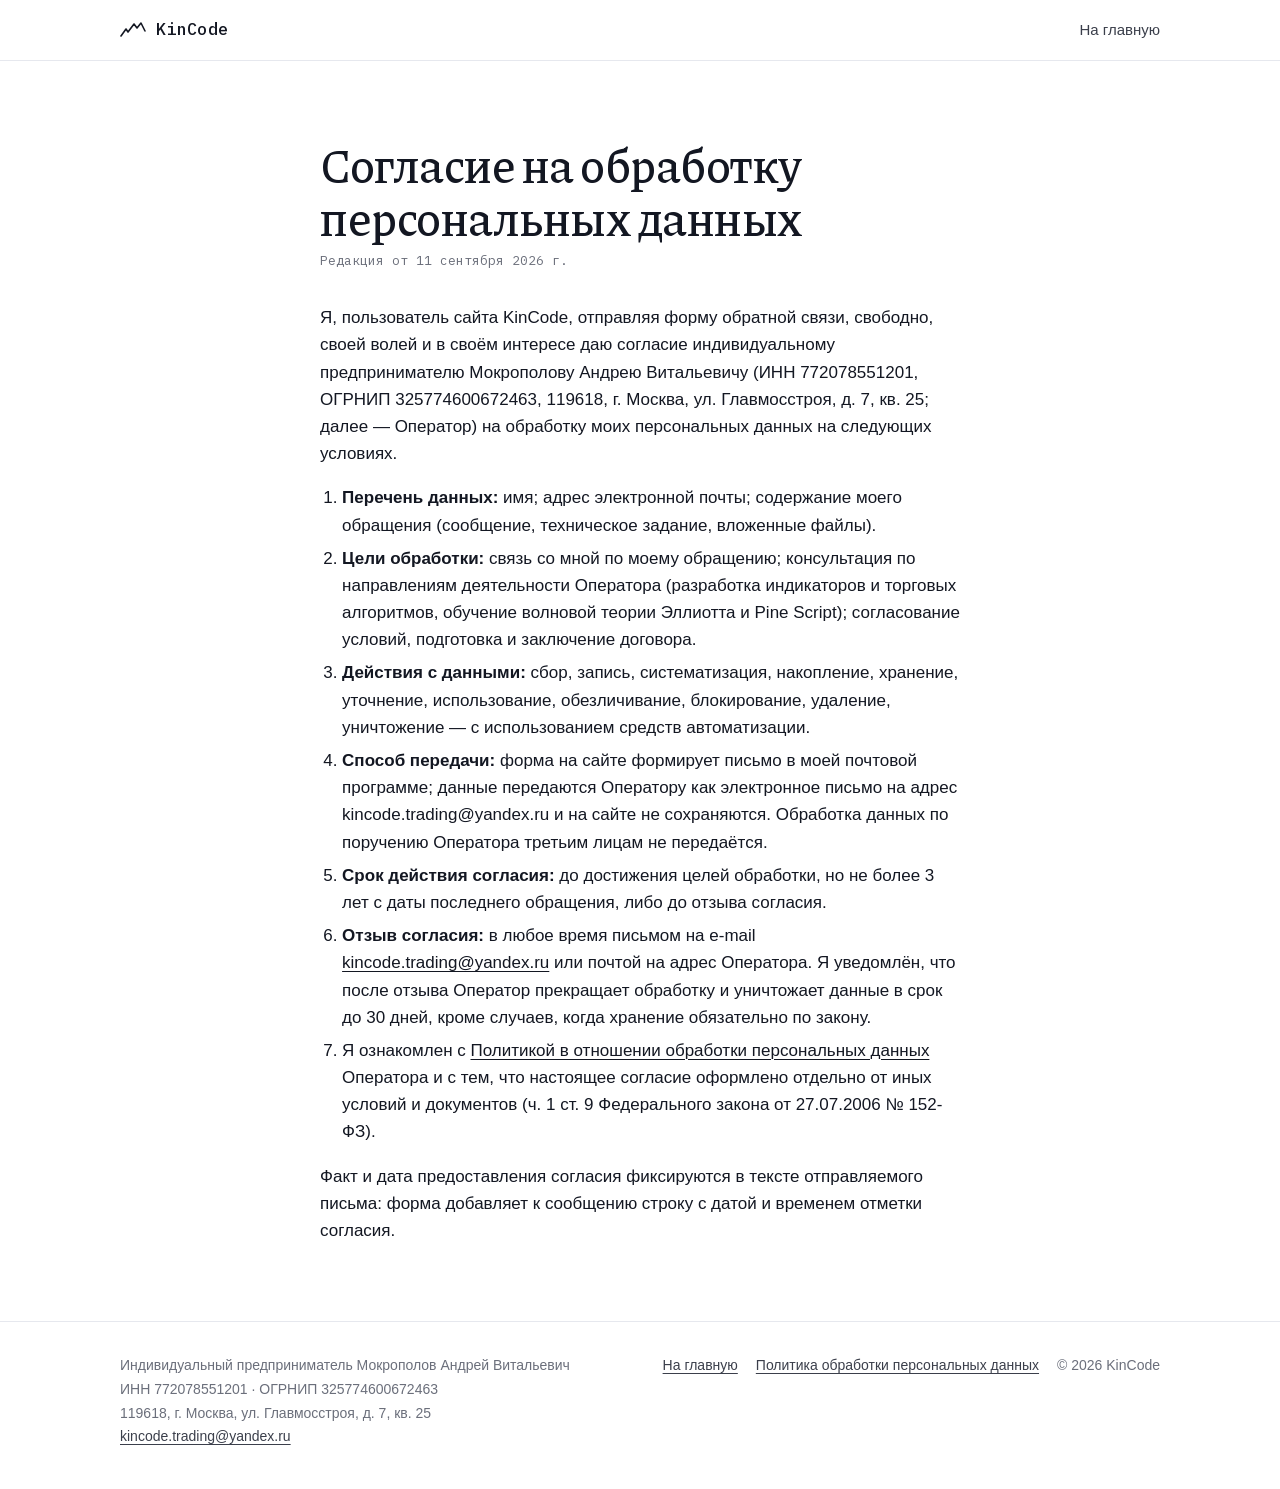
==== consent.html @ bf481d81 "сайт-визитка KinCode: черновик на kincode.ru (noindex)" ====
<!DOCTYPE html>
<html lang="ru">
<head>
  <meta charset="utf-8">
  <meta name="viewport" content="width=device-width, initial-scale=1">
  <title>Согласие на обработку персональных данных — KinCode</title>
  <meta name="description" content="Текст согласия на обработку персональных данных, которое даёт посетитель сайта KinCode при отправке формы.">
  <meta name="robots" content="noindex, follow">
  <meta name="color-scheme" content="light dark">
  <link rel="stylesheet" href="style.css">
</head>
<body>

<header class="top">
  <div class="wrap">
    <a class="brand" href="index.html" aria-label="KinCode — на главную">
      <svg viewBox="0 0 26 18" aria-hidden="true"><polyline points="1,15 6,8 8,11 14,3 17,7 21,2 25,10" fill="none" stroke="currentColor" stroke-width="1.6" stroke-linejoin="round" stroke-linecap="round"/></svg>
      KinCode
    </a>
    <nav class="nav" aria-label="Разделы"><a href="index.html">На главную</a></nav>
  </div>
</header>

<main class="wrap doc">
  <h1>Согласие на обработку персональных данных</h1>
  <p class="updated">Редакция от 11 сентября 2026 г.</p>

  <p>Я, пользователь сайта KinCode, отправляя форму обратной связи, свободно, своей волей и в своём интересе даю согласие индивидуальному предпринимателю Мокрополову Андрею Витальевичу (ИНН 772078551201, ОГРНИП 325774600672463, 119618, г. Москва, ул. Главмосстроя, д. 7, кв. 25; далее — Оператор) на обработку моих персональных данных на следующих условиях.</p>

  <ol>
    <li><strong>Перечень данных:</strong> имя; адрес электронной почты; содержание моего обращения (сообщение, техническое задание, вложенные файлы).</li>
    <li><strong>Цели обработки:</strong> связь со мной по моему обращению; консультация по направлениям деятельности Оператора (разработка индикаторов и торговых алгоритмов, обучение волновой теории Эллиотта и Pine Script); согласование условий, подготовка и заключение договора.</li>
    <li><strong>Действия с данными:</strong> сбор, запись, систематизация, накопление, хранение, уточнение, использование, обезличивание, блокирование, удаление, уничтожение — с использованием средств автоматизации.</li>
    <li><strong>Способ передачи:</strong> форма на сайте формирует письмо в моей почтовой программе; данные передаются Оператору как электронное письмо на адрес kincode.trading@yandex.ru и на сайте не сохраняются. Обработка данных по поручению Оператора третьим лицам не передаётся.</li>
    <li><strong>Срок действия согласия:</strong> до достижения целей обработки, но не более 3 лет с даты последнего обращения, либо до отзыва согласия.</li>
    <li><strong>Отзыв согласия:</strong> в любое время письмом на e-mail <a href="mailto:kincode.trading@yandex.ru">kincode.trading@yandex.ru</a> или почтой на адрес Оператора. Я уведомлён, что после отзыва Оператор прекращает обработку и уничтожает данные в срок до 30 дней, кроме случаев, когда хранение обязательно по закону.</li>
    <li>Я ознакомлен с <a href="privacy.html">Политикой в отношении обработки персональных данных</a> Оператора и с тем, что настоящее согласие оформлено отдельно от иных условий и документов (ч. 1 ст. 9 Федерального закона от 27.07.2006 № 152-ФЗ).</li>
  </ol>

  <p>Факт и дата предоставления согласия фиксируются в тексте отправляемого письма: форма добавляет к сообщению строку с датой и временем отметки согласия.</p>
</main>

<footer class="foot">
  <div class="wrap">
    <address>
      Индивидуальный предприниматель Мокрополов Андрей Витальевич<br>
      ИНН 772078551201 · ОГРНИП 325774600672463<br>
      119618, г. Москва, ул. Главмосстроя, д. 7, кв. 25<br>
      <a href="mailto:kincode.trading@yandex.ru">kincode.trading@yandex.ru</a>
    </address>
    <div class="docs">
      <a href="index.html">На главную</a>
      <a href="privacy.html">Политика обработки персональных данных</a>
      <span>© 2026 KinCode</span>
    </div>
  </div>
</footer>
</body>
</html>
---- style.css ----
/* Шрифты лежат локально — внешних запросов нет */
@font-face {
  font-family: 'Golos Text';
  font-style: normal;
  font-weight: 400 600;
  font-display: swap;
  src: url(fonts/golostext-400-600-cyrillic.woff2) format('woff2');
  unicode-range: U+0301, U+0400-045F, U+0490-0491, U+04B0-04B1, U+2116;
}
@font-face {
  font-family: 'Golos Text';
  font-style: normal;
  font-weight: 400 600;
  font-display: swap;
  src: url(fonts/golostext-400-600-latin.woff2) format('woff2');
  unicode-range: U+0000-00FF, U+0131, U+0152-0153, U+02BB-02BC, U+02C6, U+02DA, U+02DC, U+0304, U+0308, U+0329, U+2000-206F, U+20AC, U+2122, U+2191, U+2193, U+2212, U+2215, U+FEFF, U+FFFD;
}
@font-face {
  font-family: 'IBM Plex Mono';
  font-style: normal;
  font-weight: 400;
  font-display: swap;
  src: url(fonts/ibmplexmono-400-cyrillic.woff2) format('woff2');
  unicode-range: U+0301, U+0400-045F, U+0490-0491, U+04B0-04B1, U+2116;
}
@font-face {
  font-family: 'IBM Plex Mono';
  font-style: normal;
  font-weight: 400;
  font-display: swap;
  src: url(fonts/ibmplexmono-400-latin.woff2) format('woff2');
  unicode-range: U+0000-00FF, U+0131, U+0152-0153, U+02BB-02BC, U+02C6, U+02DA, U+02DC, U+0304, U+0308, U+0329, U+2000-206F, U+20AC, U+2122, U+2191, U+2193, U+2212, U+2215, U+FEFF, U+FFFD;
}
@font-face {
  font-family: 'IBM Plex Mono';
  font-style: normal;
  font-weight: 500;
  font-display: swap;
  src: url(fonts/ibmplexmono-500-cyrillic.woff2) format('woff2');
  unicode-range: U+0301, U+0400-045F, U+0490-0491, U+04B0-04B1, U+2116;
}
@font-face {
  font-family: 'IBM Plex Mono';
  font-style: normal;
  font-weight: 500;
  font-display: swap;
  src: url(fonts/ibmplexmono-500-latin.woff2) format('woff2');
  unicode-range: U+0000-00FF, U+0131, U+0152-0153, U+02BB-02BC, U+02C6, U+02DA, U+02DC, U+0304, U+0308, U+0329, U+2000-206F, U+20AC, U+2122, U+2191, U+2193, U+2212, U+2215, U+FEFF, U+FFFD;
}
@font-face {
  font-family: 'Piazzolla';
  font-style: normal;
  font-weight: 400 600;
  font-display: swap;
  src: url(fonts/piazzolla-400-600-cyrillic.woff2) format('woff2');
  unicode-range: U+0301, U+0400-045F, U+0490-0491, U+04B0-04B1, U+2116;
}
@font-face {
  font-family: 'Piazzolla';
  font-style: normal;
  font-weight: 400 600;
  font-display: swap;
  src: url(fonts/piazzolla-400-600-latin.woff2) format('woff2');
  unicode-range: U+0000-00FF, U+0131, U+0152-0153, U+02BB-02BC, U+02C6, U+02DA, U+02DC, U+0304, U+0308, U+0329, U+2000-206F, U+20AC, U+2122, U+2191, U+2193, U+2212, U+2215, U+FEFF, U+FFFD;
}

/* KinCode — сайт-визитка. Одна идея: волна Эллиотта на «бумаге графика». */

:root {
  --paper: #ffffff;
  --paper-2: #f6f7f9;
  --grid: #e6e8ee;
  --line: #d3d6de;
  --ink: #131722;
  --ink-2: #3b3f4b;
  --muted: #6b6f7b;
  --up: #089981;      /* TradingView: рост — единственный акцент */
  --up-ink: #06715f;
  --down: #f23645;    /* TradingView: падение — только для подписей волн */
  --focus: #1e53e5;

  --display: "Piazzolla", "Times New Roman", Georgia, serif;
  --body: "Golos Text", -apple-system, "Segoe UI", Roboto, Arial, sans-serif;
  --mono: "IBM Plex Mono", ui-monospace, "SF Mono", Menlo, Consolas, monospace;

  --w: 1120px;
  --gutter: clamp(16px, 4vw, 40px);
  --section: clamp(64px, 10vw, 128px);
  color-scheme: light dark;
}

@media (prefers-color-scheme: dark) {
  :root {
    --paper: #131722;
    --paper-2: #1a1e2a;
    --grid: #232734;
    --line: #363a45;
    --ink: #e4e6ec;
    --ink-2: #c4c7d0;
    --muted: #9095a1;
    --up: #26b39a;
    --up-ink: #3fcfb4;
    --down: #f7525f;
    --focus: #7aa2ff;
  }
}

/* --- база --- */
*, *::before, *::after { box-sizing: border-box; }
html { scroll-behavior: smooth; -webkit-text-size-adjust: 100%; }
@media (prefers-reduced-motion: reduce) { html { scroll-behavior: auto; } }

body {
  margin: 0;
  background: var(--paper);
  color: var(--ink);
  font-family: var(--body);
  font-size: 17px;
  line-height: 1.6;
  font-feature-settings: "kern", "liga";
  -webkit-font-smoothing: antialiased;
  overflow-x: hidden;
}

img { max-width: 100%; height: auto; display: block; }
a { color: inherit; text-decoration-thickness: 1px; text-underline-offset: 0.18em; }
a:hover { color: var(--up-ink); }
:focus-visible { outline: 2px solid var(--focus); outline-offset: 3px; border-radius: 2px; }

h1, h2, h3 { font-family: var(--display); font-weight: 500; line-height: 1.1; margin: 0; letter-spacing: -0.01em; text-wrap: balance; }
h1 { font-size: clamp(38px, 6vw, 68px); font-variation-settings: "opsz" 28; }
h2 { font-size: clamp(30px, 4vw, 44px); font-variation-settings: "opsz" 20; }
h3 { font-size: clamp(21px, 2.2vw, 26px); font-variation-settings: "opsz" 14; }
p { margin: 0 0 1em; }
p:last-child { margin-bottom: 0; }

.wrap { max-width: var(--w); margin-inline: auto; padding-inline: var(--gutter); }

.eyebrow {
  font-family: var(--mono);
  font-size: 13px;
  letter-spacing: 0.04em;
  color: var(--muted);
  text-transform: none;
  margin: 0 0 14px;
}

.mono { font-family: var(--mono); }
.muted { color: var(--muted); }
.lead { font-size: clamp(18px, 1.6vw, 21px); color: var(--ink-2); max-width: 34em; }

/* --- кнопки --- */
.btn {
  display: inline-flex;
  align-items: center;
  gap: 10px;
  font-family: var(--body);
  font-weight: 500;
  font-size: 16px;
  line-height: 1;
  padding: 15px 22px;
  border-radius: 6px;
  border: 1px solid var(--ink);
  background: var(--ink);
  color: var(--paper);
  text-decoration: none;
  cursor: pointer;
  transition: background-color .15s ease, color .15s ease, border-color .15s ease;
}
.btn:hover { background: var(--up-ink); border-color: var(--up-ink); color: #fff; }
.btn-ghost { background: transparent; color: var(--ink); }
.btn-ghost:hover { background: transparent; color: var(--up-ink); border-color: var(--up-ink); }

/* --- шапка --- */
.top {
  position: sticky; top: 0; z-index: 10;
  background: color-mix(in srgb, var(--paper) 88%, transparent);
  backdrop-filter: saturate(140%) blur(8px);
  border-bottom: 1px solid var(--grid);
}
.top .wrap { display: flex; align-items: center; justify-content: space-between; min-height: 60px; gap: 16px; }
.brand { font-family: var(--mono); font-weight: 500; letter-spacing: 0.02em; text-decoration: none; display: flex; align-items: center; gap: 10px; }
.brand svg { width: 26px; height: 18px; }
.nav { display: flex; gap: clamp(14px, 2.4vw, 28px); font-size: 15px; }
.nav a { text-decoration: none; color: var(--ink-2); }
.nav a:hover { color: var(--up-ink); }
@media (max-width: 720px) { .nav { display: none; } }

/* --- hero --- */
.hero {
  position: relative;
  padding-block: clamp(56px, 9vw, 120px) clamp(48px, 7vw, 96px);
  background-image:
    linear-gradient(to right, var(--grid) 1px, transparent 1px),
    linear-gradient(to bottom, var(--grid) 1px, transparent 1px);
  background-size: 56px 56px;
  background-position: center top;
  border-bottom: 1px solid var(--grid);
}
.hero::after {
  /* мягкое затухание сетки к низу, чтобы текст читался */
  content: ""; position: absolute; inset: 0;
  background: linear-gradient(to bottom, transparent 0%, var(--paper) 100%);
  pointer-events: none;
}
.hero .wrap { position: relative; z-index: 1; display: grid; grid-template-columns: 7fr 5fr; gap: clamp(28px, 5vw, 72px); align-items: center; }
.hero h1 { max-width: 12em; margin-bottom: 22px; }
.hero .actions { display: flex; flex-wrap: wrap; gap: 12px; margin-top: 30px; }
.wave { width: 100%; height: auto; }
.wave text { font-family: var(--mono); font-size: 13px; }
.wave .lbl-up { fill: var(--up); }
.wave .lbl-down { fill: var(--down); }
.wave .ring { stroke: var(--down); fill: none; }
.wave .path { stroke: var(--ink); fill: none; stroke-width: 1.6; stroke-linejoin: round; stroke-linecap: round; }
.wave .chan { stroke: var(--line); fill: none; stroke-dasharray: 4 5; }
.wave .fib { stroke: var(--line); fill: none; }
.wave .fib-t { fill: var(--muted); font-size: 11px; }
@media (max-width: 860px) {
  .hero .wrap { grid-template-columns: 1fr; }
  .wave { max-width: 520px; margin-inline: auto; }
}

/* --- секции --- */
.section { padding-block: var(--section); border-bottom: 1px solid var(--grid); }
.section:last-of-type { border-bottom: 0; }
.section-head { max-width: 40em; margin-bottom: clamp(32px, 4vw, 56px); }
.section-head h2 { margin-bottom: 14px; }
.section-alt { background: var(--paper-2); }

/* Что делаю */
.do { display: grid; grid-template-columns: 1fr 1fr; gap: clamp(28px, 4vw, 64px); }
.do h3 { margin-bottom: 18px; }
.do ul { list-style: none; margin: 0; padding: 0; }
.do li { padding: 18px 0; border-top: 1px solid var(--line); }
.do li:last-child { border-bottom: 1px solid var(--line); }
.do li strong { display: block; font-weight: 500; font-size: 18px; margin-bottom: 4px; }
.do li span { color: var(--muted); font-size: 15.5px; }
@media (max-width: 720px) { .do { grid-template-columns: 1fr; } }

/* Как работаю — реальная последовательность, поэтому нумерация уместна */
.steps { display: grid; grid-template-columns: repeat(3, 1fr); gap: clamp(20px, 3vw, 40px); counter-reset: step; list-style: none; margin: 0; padding: 0; }
.steps li { counter-increment: step; padding-top: 16px; border-top: 1px solid var(--ink); }
.steps li::before { content: counter(step) " / 3"; font-family: var(--mono); font-size: 13px; color: var(--muted); display: block; margin-bottom: 10px; }
.steps li strong { display: block; font-weight: 500; font-size: 19px; margin-bottom: 6px; }
.steps li p { color: var(--ink-2); font-size: 15.5px; }
@media (max-width: 720px) { .steps { grid-template-columns: 1fr; } }

/* Пример разметки */
.figure { margin: 0; }
.figure img { border: 1px solid var(--line); border-radius: 6px; background: #fff; }
.figure figcaption { font-size: 14.5px; color: var(--muted); margin-top: 12px; max-width: 48em; }

/* Курс */
.school { display: grid; grid-template-columns: 5fr 7fr; gap: clamp(28px, 5vw, 72px); align-items: start; }
.format { list-style: none; margin: 26px 0 0; padding: 0; display: grid; gap: 12px; }
.format li { display: grid; grid-template-columns: 9.5em 1fr; gap: 12px; font-size: 15.5px; }
.format li b { font-weight: 500; }
.format li span { color: var(--muted); }
.weeks { list-style: none; margin: 0; padding: 0; counter-reset: wk; }
.weeks li { counter-increment: wk; display: grid; grid-template-columns: 6.5em 1fr; gap: 16px; padding: 18px 0; border-top: 1px solid var(--line); }
.weeks li:last-child { border-bottom: 1px solid var(--line); }
.weeks li::before { content: "неделя " counter(wk); font-family: var(--mono); font-size: 13px; color: var(--muted); padding-top: 4px; }
.weeks h3 { font-family: var(--body); font-size: 17px; font-weight: 500; margin-bottom: 6px; font-variation-settings: normal; }
.weeks ul { margin: 0; padding-left: 1.1em; color: var(--ink-2); font-size: 15.5px; }
.weeks ul li { display: list-item; border: 0; padding: 2px 0; counter-increment: none; }
.weeks ul li::before { content: none; }
.note { font-size: 14px; color: var(--muted); border-left: 2px solid var(--line); padding-left: 14px; margin-top: 28px; max-width: 44em; }
@media (max-width: 860px) { .school { grid-template-columns: 1fr; } }
@media (max-width: 480px) { .format li, .weeks li { grid-template-columns: 1fr; gap: 4px; } }

/* Обо мне */
.about { display: grid; grid-template-columns: 120px 1fr; gap: clamp(24px, 4vw, 48px); align-items: start; }
.about img { width: 120px; height: 120px; border-radius: 50%; border: 1px solid var(--line); }
.about .name { font-family: var(--display); font-size: clamp(26px, 3vw, 34px); font-variation-settings: "opsz" 20; margin-bottom: 6px; }
.about .role { color: var(--muted); margin-bottom: 18px; }
.about p { max-width: 38em; }
@media (max-width: 600px) { .about { grid-template-columns: 1fr; } }

/* Контакты */
.contact { display: grid; grid-template-columns: 5fr 7fr; gap: clamp(28px, 5vw, 72px); align-items: start; }
.contact-list { list-style: none; margin: 22px 0 0; padding: 0; display: grid; gap: 10px; font-size: 16px; }
.contact-list li { display: grid; grid-template-columns: 6.5em 1fr; gap: 10px; }
.contact-list li span:first-child { color: var(--muted); font-family: var(--mono); font-size: 13px; padding-top: 4px; }
form { display: grid; gap: 16px; min-width: 0; }
.field { display: grid; gap: 6px; min-width: 0; }
.field label { font-size: 14px; color: var(--ink-2); }
.field input, .field textarea {
  font: inherit; color: var(--ink);
  background: var(--paper); border: 1px solid var(--line); border-radius: 6px;
  padding: 12px 14px; width: 100%;
}
.field input:focus, .field textarea:focus { outline: 2px solid var(--focus); outline-offset: 0; border-color: transparent; }
.field textarea { min-height: 120px; resize: vertical; }
.row { display: grid; grid-template-columns: 1fr 1fr; gap: 16px; }
@media (max-width: 480px) { .row { grid-template-columns: 1fr; } }
.consent { display: grid; grid-template-columns: 20px 1fr; gap: 10px; align-items: start; font-size: 14px; color: var(--ink-2); }
.consent input { width: 18px; height: 18px; margin: 3px 0 0; accent-color: var(--up-ink); }
.form-foot { display: flex; flex-wrap: wrap; align-items: center; gap: 16px; }
.form-hint { font-size: 13.5px; color: var(--muted); }
@media (max-width: 860px) { .contact { grid-template-columns: 1fr; } }
.disclaimer { font-size: 13.5px; color: var(--muted); margin-top: 28px; max-width: 46em; }

/* Футер */
.foot { border-top: 1px solid var(--grid); padding-block: 32px 40px; font-size: 14px; color: var(--muted); }
.foot .wrap { display: flex; flex-wrap: wrap; justify-content: space-between; gap: 12px 32px; }
.foot a { color: var(--ink-2); }
.foot address { font-style: normal; line-height: 1.7; }
.foot .docs { display: flex; flex-wrap: wrap; gap: 6px 18px; }
.foot .disclaimer-foot { flex-basis: 100%; font-size: 13px; color: var(--muted); margin-top: 8px; max-width: 70em; }

/* Страница политики */
.doc { max-width: 720px; padding-block: clamp(40px, 6vw, 80px); }
.doc h1 { font-size: clamp(32px, 4.5vw, 48px); margin-bottom: 8px; }
.doc h2 { font-size: 24px; margin: 40px 0 12px; }
.doc ol, .doc ul { padding-left: 1.3em; }
.doc li { margin-bottom: 6px; }
.doc .updated { font-family: var(--mono); font-size: 13px; color: var(--muted); margin-bottom: 32px; }
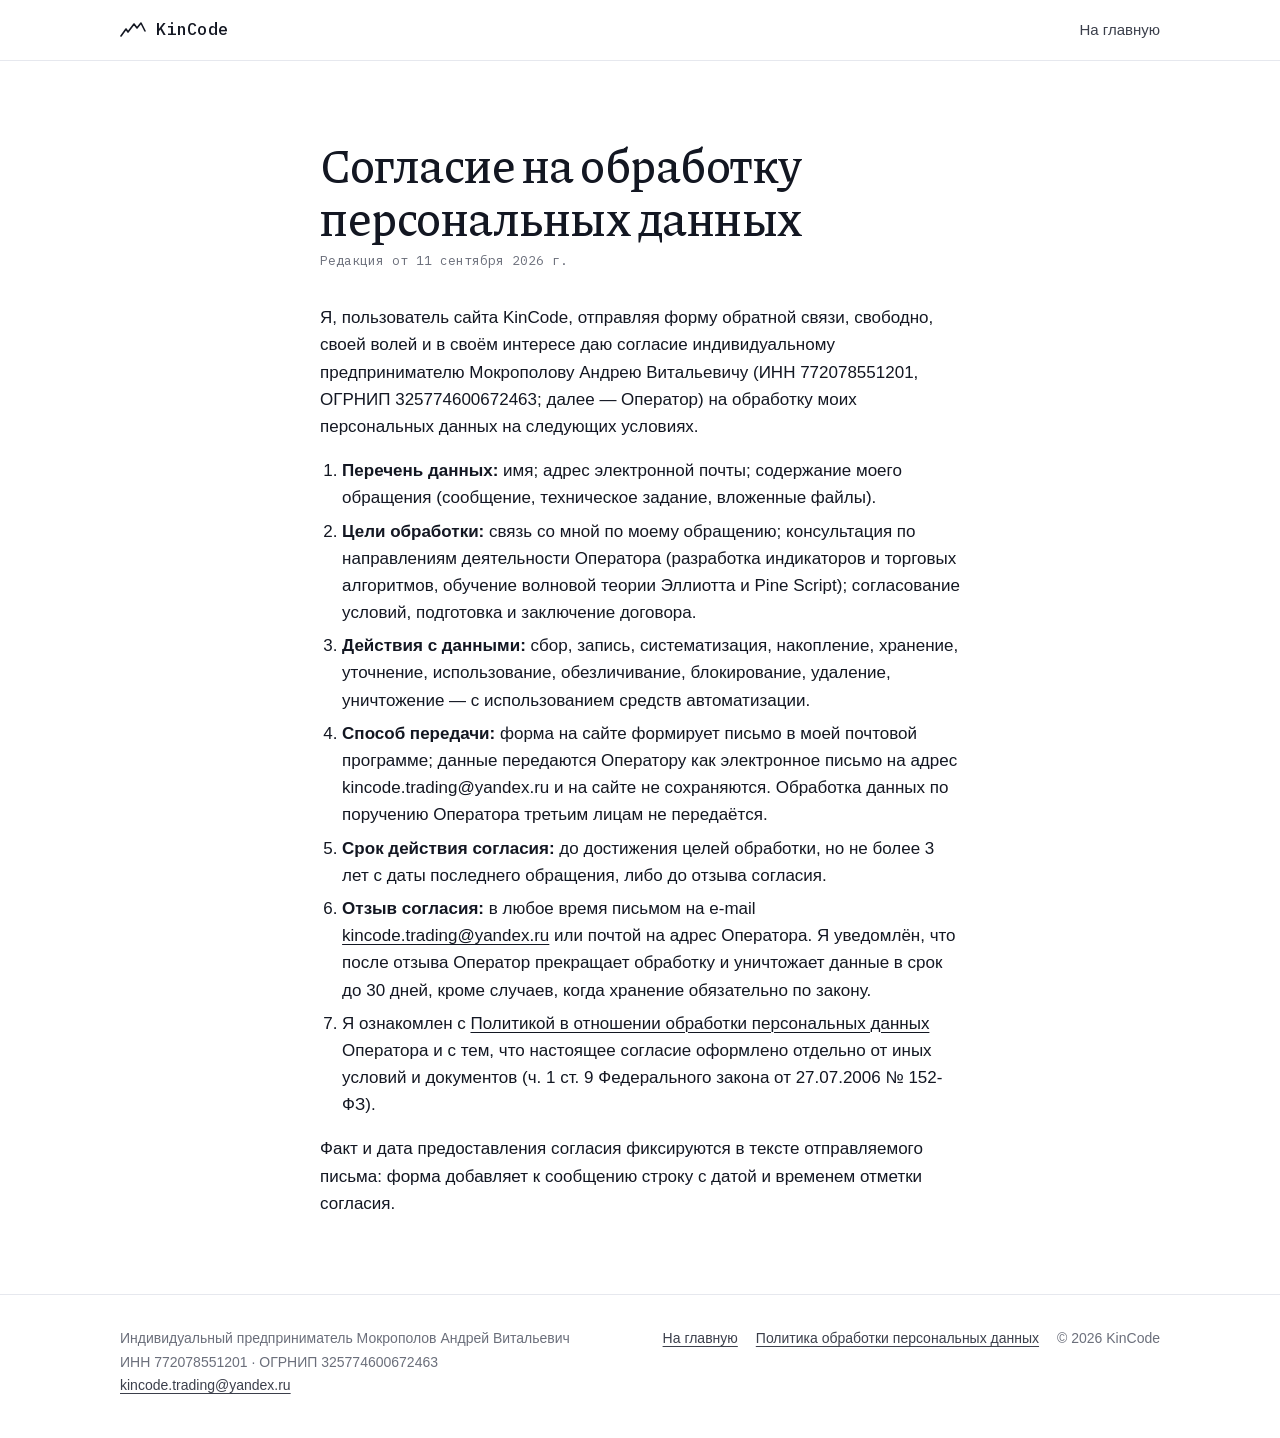
==== commit a53b8b4b: "выкладка 11.09.2026 16:52" ====
--- a/consent.html
+++ b/consent.html
@@ -25,7 +25,7 @@
   <h1>Согласие на обработку персональных данных</h1>
   <p class="updated">Редакция от 11 сентября 2026 г.</p>
 
-  <p>Я, пользователь сайта KinCode, отправляя форму обратной связи, свободно, своей волей и в своём интересе даю согласие индивидуальному предпринимателю Мокрополову Андрею Витальевичу (ИНН 772078551201, ОГРНИП 325774600672463, 119618, г. Москва, ул. Главмосстроя, д. 7, кв. 25; далее — Оператор) на обработку моих персональных данных на следующих условиях.</p>
+  <p>Я, пользователь сайта KinCode, отправляя форму обратной связи, свободно, своей волей и в своём интересе даю согласие индивидуальному предпринимателю Мокрополову Андрею Витальевичу (ИНН 772078551201, ОГРНИП 325774600672463; далее — Оператор) на обработку моих персональных данных на следующих условиях.</p>
 
   <ol>
     <li><strong>Перечень данных:</strong> имя; адрес электронной почты; содержание моего обращения (сообщение, техническое задание, вложенные файлы).</li>
@@ -45,7 +45,6 @@
     <address>
       Индивидуальный предприниматель Мокрополов Андрей Витальевич<br>
       ИНН 772078551201 · ОГРНИП 325774600672463<br>
-      119618, г. Москва, ул. Главмосстроя, д. 7, кв. 25<br>
       <a href="mailto:kincode.trading@yandex.ru">kincode.trading@yandex.ru</a>
     </address>
     <div class="docs">
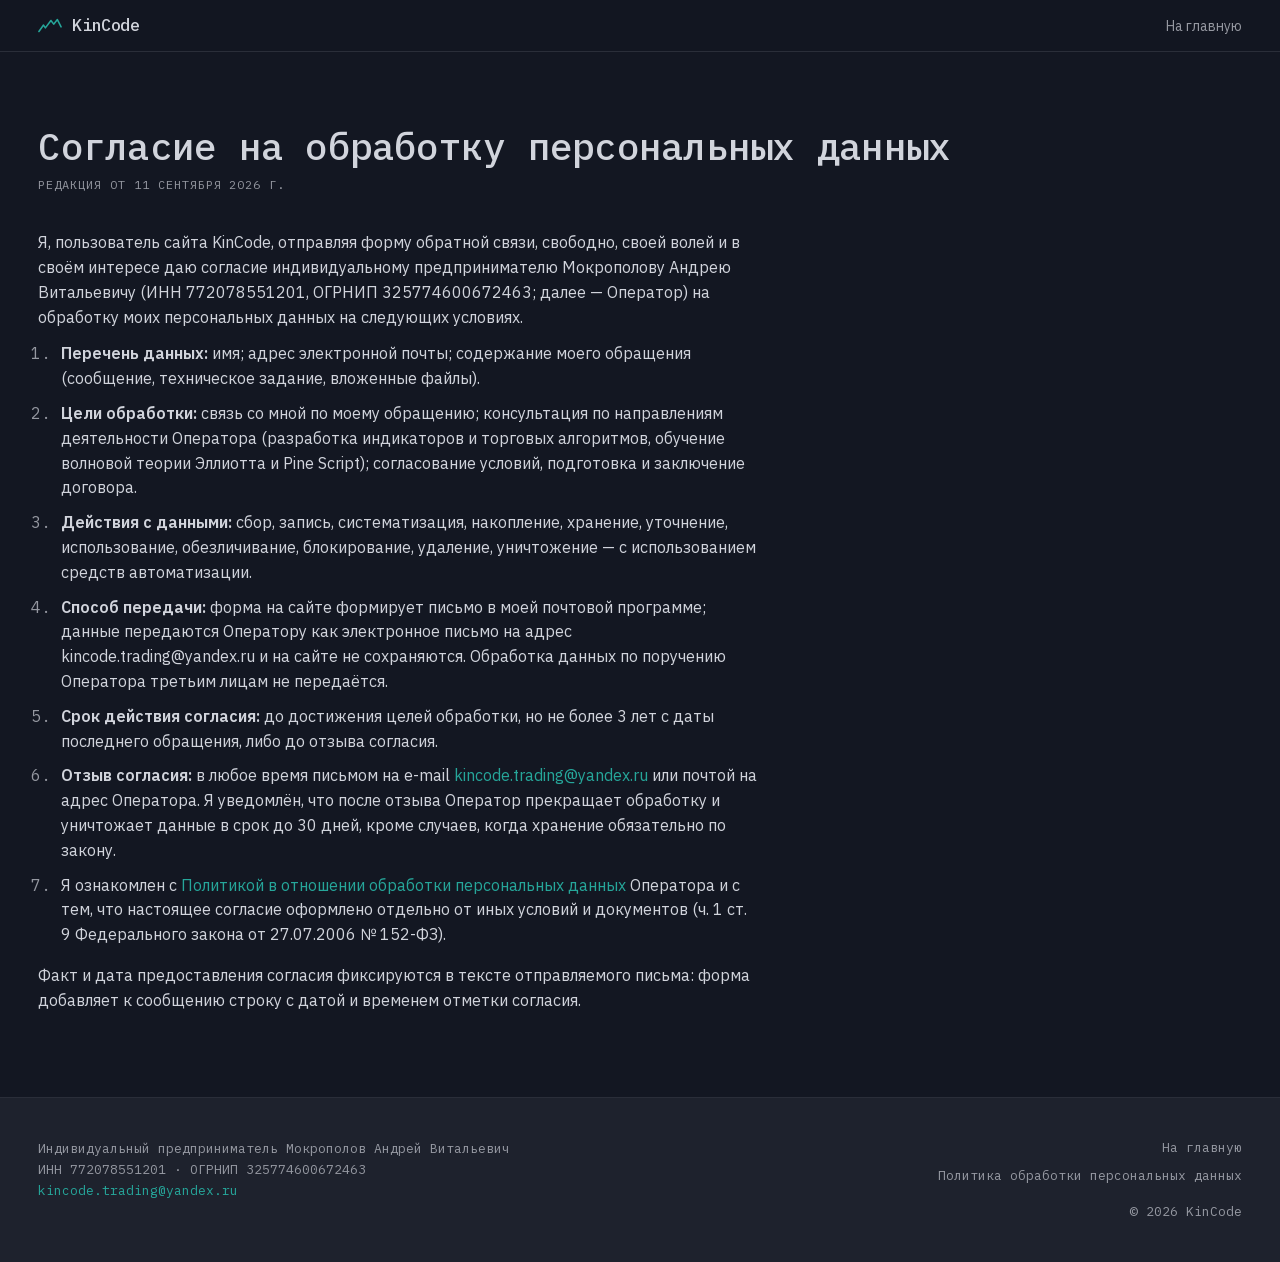
==== commit 28c2d504: "выкладка 11.09.2026 17:48" ====
--- a/consent.html
+++ b/consent.html
@@ -1,58 +1,20 @@
-<!DOCTYPE html>
-<html lang="ru">
-<head>
-  <meta charset="utf-8">
-  <meta name="viewport" content="width=device-width, initial-scale=1">
-  <title>Согласие на обработку персональных данных — KinCode</title>
-  <meta name="description" content="Текст согласия на обработку персональных данных, которое даёт посетитель сайта KinCode при отправке формы.">
-  <meta name="robots" content="noindex, follow">
-  <meta name="color-scheme" content="light dark">
-  <link rel="stylesheet" href="style.css">
-</head>
-<body>
-
-<header class="top">
-  <div class="wrap">
-    <a class="brand" href="index.html" aria-label="KinCode — на главную">
-      <svg viewBox="0 0 26 18" aria-hidden="true"><polyline points="1,15 6,8 8,11 14,3 17,7 21,2 25,10" fill="none" stroke="currentColor" stroke-width="1.6" stroke-linejoin="round" stroke-linecap="round"/></svg>
-      KinCode
-    </a>
-    <nav class="nav" aria-label="Разделы"><a href="index.html">На главную</a></nav>
-  </div>
-</header>
-
-<main class="wrap doc">
-  <h1>Согласие на обработку персональных данных</h1>
-  <p class="updated">Редакция от 11 сентября 2026 г.</p>
-
-  <p>Я, пользователь сайта KinCode, отправляя форму обратной связи, свободно, своей волей и в своём интересе даю согласие индивидуальному предпринимателю Мокрополову Андрею Витальевичу (ИНН 772078551201, ОГРНИП 325774600672463; далее — Оператор) на обработку моих персональных данных на следующих условиях.</p>
-
-  <ol>
-    <li><strong>Перечень данных:</strong> имя; адрес электронной почты; содержание моего обращения (сообщение, техническое задание, вложенные файлы).</li>
-    <li><strong>Цели обработки:</strong> связь со мной по моему обращению; консультация по направлениям деятельности Оператора (разработка индикаторов и торговых алгоритмов, обучение волновой теории Эллиотта и Pine Script); согласование условий, подготовка и заключение договора.</li>
-    <li><strong>Действия с данными:</strong> сбор, запись, систематизация, накопление, хранение, уточнение, использование, обезличивание, блокирование, удаление, уничтожение — с использованием средств автоматизации.</li>
-    <li><strong>Способ передачи:</strong> форма на сайте формирует письмо в моей почтовой программе; данные передаются Оператору как электронное письмо на адрес kincode.trading@yandex.ru и на сайте не сохраняются. Обработка данных по поручению Оператора третьим лицам не передаётся.</li>
-    <li><strong>Срок действия согласия:</strong> до достижения целей обработки, но не более 3 лет с даты последнего обращения, либо до отзыва согласия.</li>
-    <li><strong>Отзыв согласия:</strong> в любое время письмом на e-mail <a href="mailto:kincode.trading@yandex.ru">kincode.trading@yandex.ru</a> или почтой на адрес Оператора. Я уведомлён, что после отзыва Оператор прекращает обработку и уничтожает данные в срок до 30 дней, кроме случаев, когда хранение обязательно по закону.</li>
-    <li>Я ознакомлен с <a href="privacy.html">Политикой в отношении обработки персональных данных</a> Оператора и с тем, что настоящее согласие оформлено отдельно от иных условий и документов (ч. 1 ст. 9 Федерального закона от 27.07.2006 № 152-ФЗ).</li>
-  </ol>
-
-  <p>Факт и дата предоставления согласия фиксируются в тексте отправляемого письма: форма добавляет к сообщению строку с датой и временем отметки согласия.</p>
-</main>
-
-<footer class="foot">
-  <div class="wrap">
-    <address>
-      Индивидуальный предприниматель Мокрополов Андрей Витальевич<br>
-      ИНН 772078551201 · ОГРНИП 325774600672463<br>
-      <a href="mailto:kincode.trading@yandex.ru">kincode.trading@yandex.ru</a>
-    </address>
-    <div class="docs">
-      <a href="index.html">На главную</a>
-      <a href="privacy.html">Политика обработки персональных данных</a>
-      <span>© 2026 KinCode</span>
-    </div>
-  </div>
-</footer>
-</body>
+<!doctype html>
+<html lang="ru" class="dark">
+  <head>
+    <meta charset="UTF-8" />
+    <meta name="viewport" content="width=device-width, initial-scale=1.0" />
+    <meta name="robots" content="noindex,nofollow" />
+    <meta name="color-scheme" content="dark" />
+    <meta name="theme-color" content="#131722" />
+    <link rel="icon" type="image/svg+xml" href="/favicon.svg" />
+    <title>Согласие на обработку персональных данных — KinCode</title>
+    <meta name="description" content="Текст согласия на обработку персональных данных, которое даёт посетитель сайта KinCode при отправке формы." />
+    <script type="module" crossorigin src="/assets/consent-C-EpaBRH.js"></script>
+    <link rel="modulepreload" crossorigin href="/assets/Footer-DypZOH_y.js">
+    <link rel="modulepreload" crossorigin href="/assets/DocPage-C17cxIdQ.js">
+    <link rel="stylesheet" crossorigin href="/assets/Footer-CTgFMur0.css">
+  </head>
+  <body>
+    <div id="root"></div>
+  </body>
 </html>
